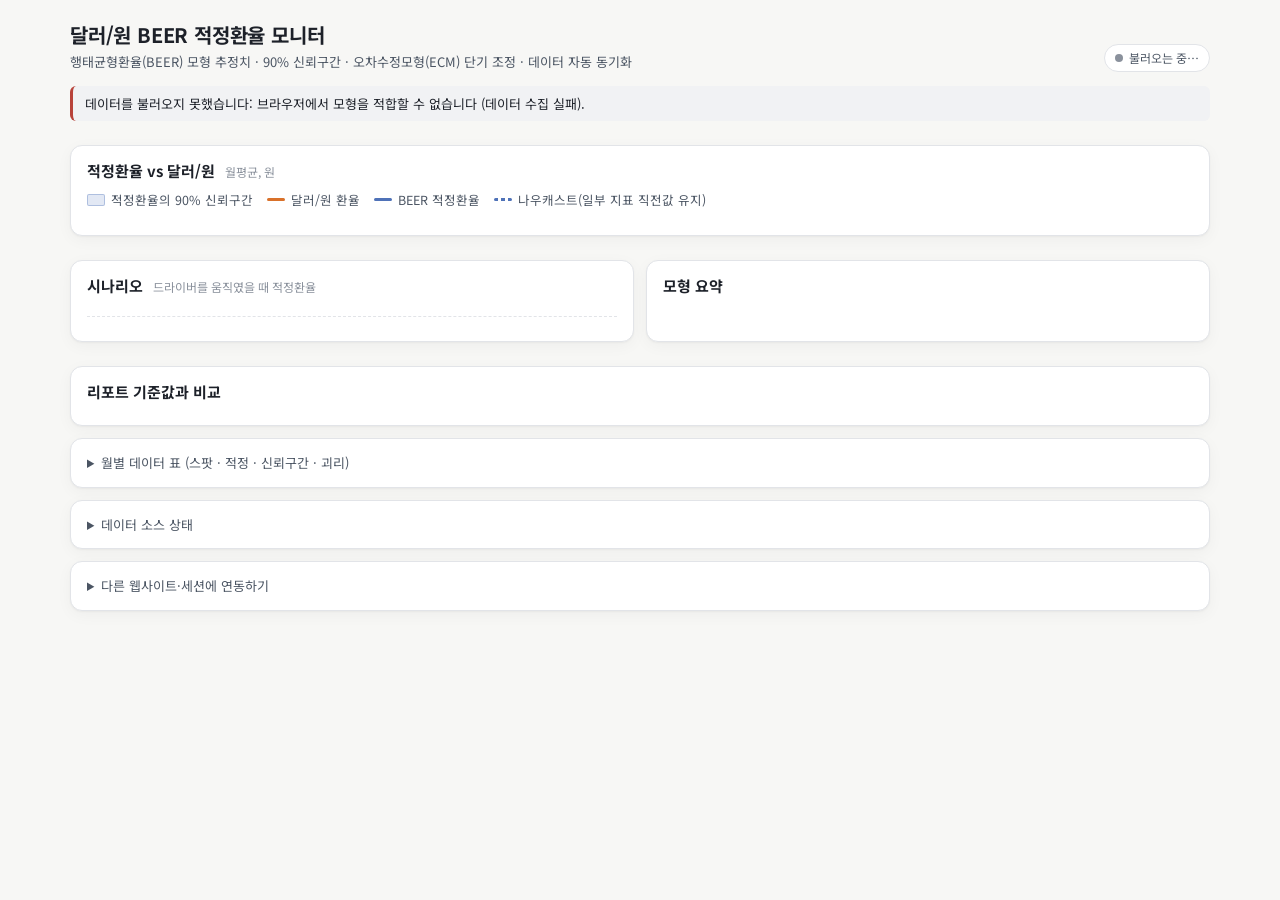
==== index.html @ 8e73b4ba "Add USD/KRW BEER fair-value dashboard with daily auto-sync - src/beer-model.js: BEER long-run OLS + " ====
<!DOCTYPE html>
<html lang="ko">
<head>
  <meta charset="utf-8">
  <meta name="viewport" content="width=device-width, initial-scale=1">
  <title>달러/원 BEER 적정환율 모니터</title>
  <meta name="description" content="행태균형환율(BEER) 모형으로 추정한 달러/원 적정환율과 90% 신뢰구간을 매일 자동 동기화해 보여주는 대시보드">
  <link rel="preconnect" href="https://fonts.googleapis.com">
  <link href="https://fonts.googleapis.com/css2?family=Noto+Sans+KR:wght@400;500;700&display=swap" rel="stylesheet">
  <link rel="stylesheet" href="assets/style.css">
</head>
<body>
<div class="wrap">
  <header class="top">
    <div>
      <h1>달러/원 BEER 적정환율 모니터</h1>
      <p>행태균형환율(BEER) 모형 추정치 · 90% 신뢰구간 · 오차수정모형(ECM) 단기 조정 · 데이터 자동 동기화</p>
    </div>
    <div class="chips" id="chips">
      <span class="chip"><span class="dot"></span>불러오는 중…</span>
    </div>
  </header>

  <div id="notice"></div>

  <section class="grid-kpi" id="kpis" aria-live="polite"></section>

  <section class="card">
    <div class="toolbar">
      <h2 style="margin:0">적정환율 vs 달러/원 <small>월평균, 원</small></h2>
      <div class="group">
        <span class="group" id="modelSwitch"></span>
        <span class="group" id="rangeSwitch"></span>
      </div>
    </div>
    <div class="legend">
      <span><i class="band"></i>적정환율의 90% 신뢰구간</span>
      <span><i class="spot"></i>달러/원 환율</span>
      <span><i class="fair"></i>BEER 적정환율</span>
      <span><i class="nowcast"></i>나우캐스트(일부 지표 직전값 유지)</span>
    </div>
    <div class="chart-box" id="chart"></div>
    <p class="small muted" id="chartNote"></p>
  </section>

  <div class="grid-2">
    <section class="card" id="scenarioCard">
      <h2>시나리오 <small>드라이버를 움직였을 때 적정환율</small></h2>
      <div class="scen" id="scenario"></div>
      <div class="scen-result" id="scenarioResult"></div>
    </section>
    <section class="card">
      <h2>모형 요약 <small id="modelMeta"></small></h2>
      <div class="table-scroll"><table id="modelTable"></table></div>
      <p class="small muted" id="modelNote"></p>
    </section>
  </div>

  <section class="card" id="refCard">
    <h2>리포트 기준값과 비교 <small id="refLabel"></small></h2>
    <div class="ref-grid" id="refGrid"></div>
  </section>

  <section class="card">
    <details>
      <summary>월별 데이터 표 (스팟 · 적정 · 신뢰구간 · 괴리)</summary>
      <div class="table-scroll" style="margin-top:8px"><table id="dataTable"></table></div>
    </details>
  </section>

  <section class="card">
    <details>
      <summary>데이터 소스 상태</summary>
      <div class="table-scroll" style="margin-top:8px"><table id="sourceTable"></table></div>
    </details>
  </section>

  <section class="card">
    <details>
      <summary>다른 웹사이트·세션에 연동하기</summary>
      <div id="integration" style="margin-top:8px"></div>
    </details>
  </section>

  <footer id="footer"></footer>
</div>
<script type="module" src="assets/app.js"></script>
</body>
</html>
---- assets/style.css ----
:root {
  color-scheme: light dark;
  --bg: #f7f7f5; --surface: #ffffff; --surface-2: #f1f2f4; --border: #e2e4e8;
  --ink: #1d2129; --ink-2: #4b5563; --ink-3: #8a919c;
  --spot: #d9712a; --fair: #4f72b8; --band: rgba(79,114,184,.16); --band-line: rgba(79,114,184,.35);
  --grid: #e9ebee; --axis: #b8bcc4;
  --good: #2f7d4f; --bad: #b8433a; --warn: #a56a12;
  --radius: 12px; --shadow: 0 1px 2px rgba(0,0,0,.04), 0 4px 16px rgba(0,0,0,.04);
  --font: "Noto Sans KR", "Apple SD Gothic Neo", "Malgun Gothic", system-ui, -apple-system, "Segoe UI", Roboto, sans-serif;
  --mono: ui-monospace, SFMono-Regular, Menlo, Consolas, monospace;
}
@media (prefers-color-scheme: dark) {
  :root:not([data-theme="light"]) {
    --bg: #131519; --surface: #1b1e24; --surface-2: #22262d; --border: #2e333c;
    --ink: #e8eaee; --ink-2: #b4bac4; --ink-3: #7c8390;
    --spot: #d26f33; --fair: #6e92d6; --band: rgba(110,146,214,.18); --band-line: rgba(110,146,214,.4);
    --grid: #262a31; --axis: #4a505b;
    --good: #5cbf85; --bad: #e0736a; --warn: #d9a441;
    --shadow: none;
  }
}
:root[data-theme="dark"] {
  --bg: #131519; --surface: #1b1e24; --surface-2: #22262d; --border: #2e333c;
  --ink: #e8eaee; --ink-2: #b4bac4; --ink-3: #7c8390;
  --spot: #d26f33; --fair: #6e92d6; --band: rgba(110,146,214,.18); --band-line: rgba(110,146,214,.4);
  --grid: #262a31; --axis: #4a505b;
  --good: #5cbf85; --bad: #e0736a; --warn: #d9a441; --shadow: none;
}
* { box-sizing: border-box; }
html, body { margin: 0; background: var(--bg); color: var(--ink); font-family: var(--font); font-size: 14px; line-height: 1.5; }
a { color: var(--fair); }
.wrap { max-width: 1180px; margin: 0 auto; padding: 20px 20px 60px; }
body[data-embed="1"] .wrap { padding: 8px; max-width: none; }
header.top { display: flex; flex-wrap: wrap; align-items: flex-end; justify-content: space-between; gap: 12px; margin-bottom: 14px; }
header.top h1 { font-size: 20px; margin: 0; font-weight: 700; letter-spacing: -.01em; }
header.top p { margin: 2px 0 0; color: var(--ink-2); font-size: 13px; }
.chips { display: flex; flex-wrap: wrap; gap: 6px; align-items: center; }
.chip { display: inline-flex; align-items: center; gap: 6px; padding: 4px 10px; border-radius: 999px; background: var(--surface); border: 1px solid var(--border); font-size: 12px; color: var(--ink-2); white-space: nowrap; }
.chip .dot { width: 8px; height: 8px; border-radius: 50%; background: var(--ink-3); }
.chip.ok .dot { background: var(--good); } .chip.warn .dot { background: var(--warn); } .chip.bad .dot { background: var(--bad); }
.chip.live .dot { animation: pulse 1.6s infinite; }
@keyframes pulse { 0%,100% { opacity: 1 } 50% { opacity: .35 } }
button, select { font: inherit; }
.btn { padding: 5px 11px; border-radius: 8px; border: 1px solid var(--border); background: var(--surface); color: var(--ink); cursor: pointer; font-size: 12.5px; }
.btn:hover { background: var(--surface-2); }
.btn.active { background: var(--ink); color: var(--bg); border-color: var(--ink); }
.btn:disabled { opacity: .5; cursor: default; }
.grid-kpi { display: grid; grid-template-columns: repeat(auto-fit, minmax(160px, 1fr)); gap: 10px; margin: 12px 0; }
.kpi { background: var(--surface); border: 1px solid var(--border); border-radius: var(--radius); padding: 12px 14px; box-shadow: var(--shadow); min-height: 84px; }
.kpi .label { font-size: 12px; color: var(--ink-3); margin-bottom: 4px; display: flex; justify-content: space-between; gap: 6px; }
.kpi .value { font-size: 24px; font-weight: 700; letter-spacing: -.02em; font-variant-numeric: tabular-nums; line-height: 1.15; }
.kpi .value small { font-size: 13px; font-weight: 500; color: var(--ink-3); margin-left: 3px; }
.kpi .sub { font-size: 12px; color: var(--ink-2); margin-top: 4px; font-variant-numeric: tabular-nums; }
.kpi.spot .value { color: var(--spot); } .kpi.fair .value { color: var(--fair); }
.up { color: var(--bad); } .down { color: var(--good); } .neutral { color: var(--ink-2); }
.card { background: var(--surface); border: 1px solid var(--border); border-radius: var(--radius); padding: 14px 16px; box-shadow: var(--shadow); margin: 12px 0; }
.card h2 { font-size: 15px; margin: 0 0 8px; font-weight: 700; }
.card h2 small { font-weight: 400; color: var(--ink-3); font-size: 12px; margin-left: 6px; }
.toolbar { display: flex; flex-wrap: wrap; gap: 8px; align-items: center; justify-content: space-between; margin-bottom: 8px; }
.toolbar .group { display: flex; gap: 4px; flex-wrap: wrap; align-items: center; }
.legend { display: flex; flex-wrap: wrap; gap: 14px; font-size: 12.5px; color: var(--ink-2); margin: 4px 0 6px; }
.legend span { display: inline-flex; align-items: center; gap: 6px; }
.legend i { display: inline-block; width: 18px; height: 3px; border-radius: 2px; }
.legend i.band { height: 12px; background: var(--band); border: 1px solid var(--band-line); }
.legend i.spot { background: var(--spot); } .legend i.fair { background: var(--fair); }
.legend i.nowcast { background: repeating-linear-gradient(90deg, var(--fair) 0 4px, transparent 4px 7px); }
.chart-box { position: relative; width: 100%; }
.chart-box svg { width: 100%; height: auto; display: block; font-family: var(--font); }
.chart-box .tip { position: absolute; pointer-events: none; background: var(--surface); border: 1px solid var(--border); border-radius: 8px; padding: 8px 10px; font-size: 12px; box-shadow: 0 6px 20px rgba(0,0,0,.12); min-width: 170px; display: none; z-index: 3; font-variant-numeric: tabular-nums; }
.chart-box .tip b { font-weight: 700; }
.chart-box .tip .row { display: flex; justify-content: space-between; gap: 12px; }
.chart-box .tip .row i { display: inline-block; width: 8px; height: 8px; border-radius: 2px; margin-right: 5px; }
.grid-2 { display: grid; grid-template-columns: 1fr 1fr; gap: 12px; }
@media (max-width: 860px) { .grid-2 { grid-template-columns: 1fr; } }
table { width: 100%; border-collapse: collapse; font-size: 12.5px; font-variant-numeric: tabular-nums; }
th, td { padding: 6px 8px; border-bottom: 1px solid var(--border); text-align: right; white-space: nowrap; }
th:first-child, td:first-child { text-align: left; }
th { color: var(--ink-3); font-weight: 500; }
.table-scroll { overflow-x: auto; max-height: 360px; overflow-y: auto; }
.muted { color: var(--ink-3); } .small { font-size: 12px; }
.scen { display: grid; grid-template-columns: 1fr; gap: 10px; }
.scen .row { display: grid; grid-template-columns: minmax(120px, 1.3fr) 2fr 90px; gap: 10px; align-items: center; font-size: 13px; }
.scen input[type=range] { width: 100%; accent-color: var(--fair); }
.scen .val { text-align: right; font-variant-numeric: tabular-nums; color: var(--ink-2); }
.scen-result { display: flex; gap: 20px; flex-wrap: wrap; align-items: baseline; margin-top: 10px; padding-top: 10px; border-top: 1px dashed var(--border); }
.scen-result .big { font-size: 22px; font-weight: 700; color: var(--fair); font-variant-numeric: tabular-nums; }
details summary { cursor: pointer; color: var(--ink-2); font-size: 13px; }
pre { background: var(--surface-2); border: 1px solid var(--border); border-radius: 8px; padding: 10px 12px; overflow-x: auto; font-size: 12px; font-family: var(--mono); }
code { font-family: var(--mono); font-size: 12px; background: var(--surface-2); padding: 1px 4px; border-radius: 4px; }
.notice { border-left: 3px solid var(--warn); background: var(--surface-2); padding: 8px 12px; border-radius: 6px; font-size: 13px; margin: 10px 0; }
.notice.bad { border-color: var(--bad); }
.ref-grid { display: grid; grid-template-columns: repeat(auto-fit, minmax(150px, 1fr)); gap: 8px; }
.ref-grid div { background: var(--surface-2); border-radius: 8px; padding: 8px 10px; }
.ref-grid .l { font-size: 11.5px; color: var(--ink-3); } .ref-grid .v { font-weight: 700; font-variant-numeric: tabular-nums; }
.ref-grid .m { font-size: 11.5px; color: var(--ink-2); }
footer { color: var(--ink-3); font-size: 12px; margin-top: 24px; line-height: 1.7; }
.sr-only { position: absolute; left: -9999px; }
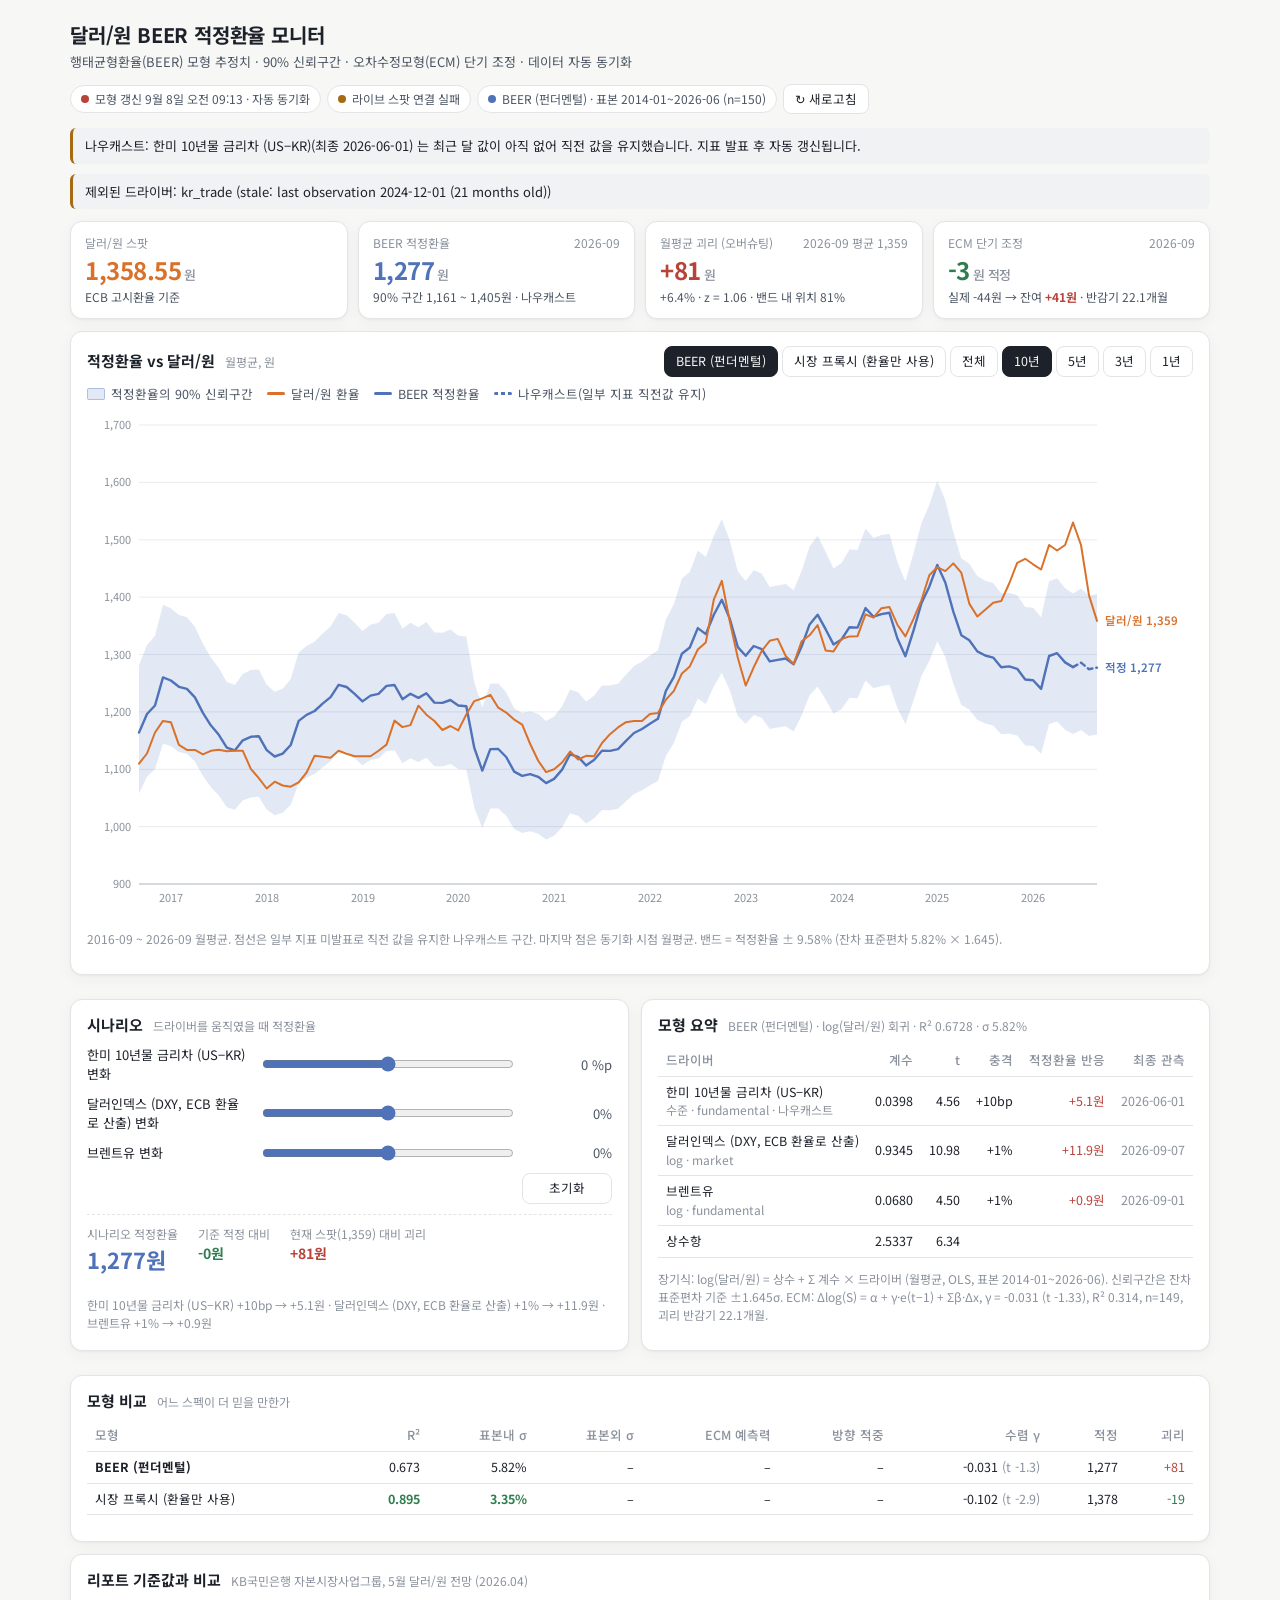
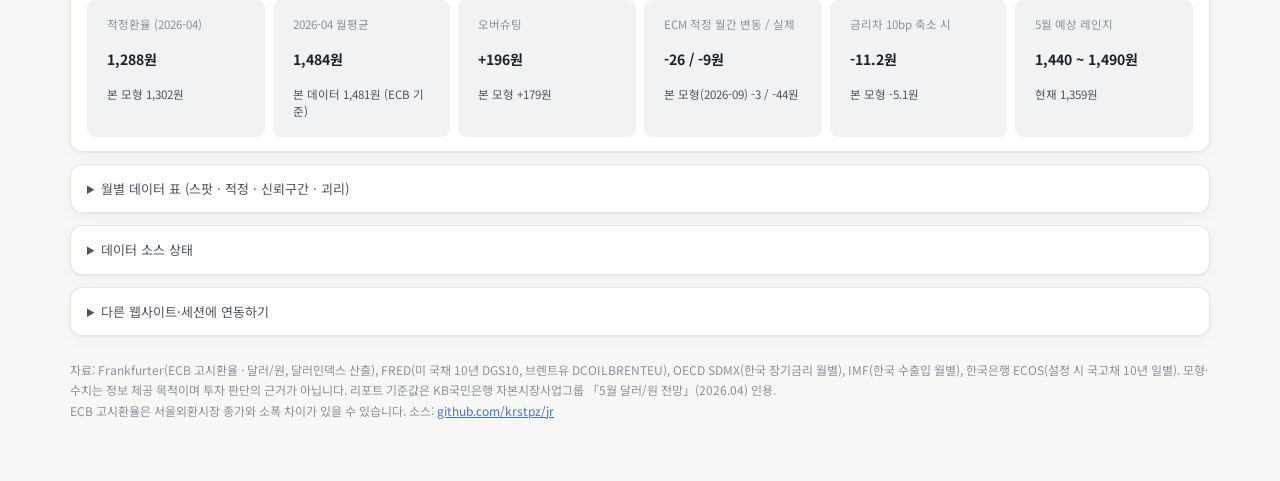
==== commit 282cc189: "Combined BEER+market model, OECD trade balance/yield sources, out-of-sample validation - config: kr_" ====
--- a/index.html
+++ b/index.html
@@ -56,6 +56,12 @@
     </section>
   </div>
 
+  <section class="card" id="compareCard">
+    <h2>모형 비교 <small>어느 스펙이 더 믿을 만한가</small></h2>
+    <div class="table-scroll"><table id="compareTable"></table></div>
+    <p class="small muted" id="compareNote"></p>
+  </section>
+
   <section class="card" id="refCard">
     <h2>리포트 기준값과 비교 <small id="refLabel"></small></h2>
     <div class="ref-grid" id="refGrid"></div>
